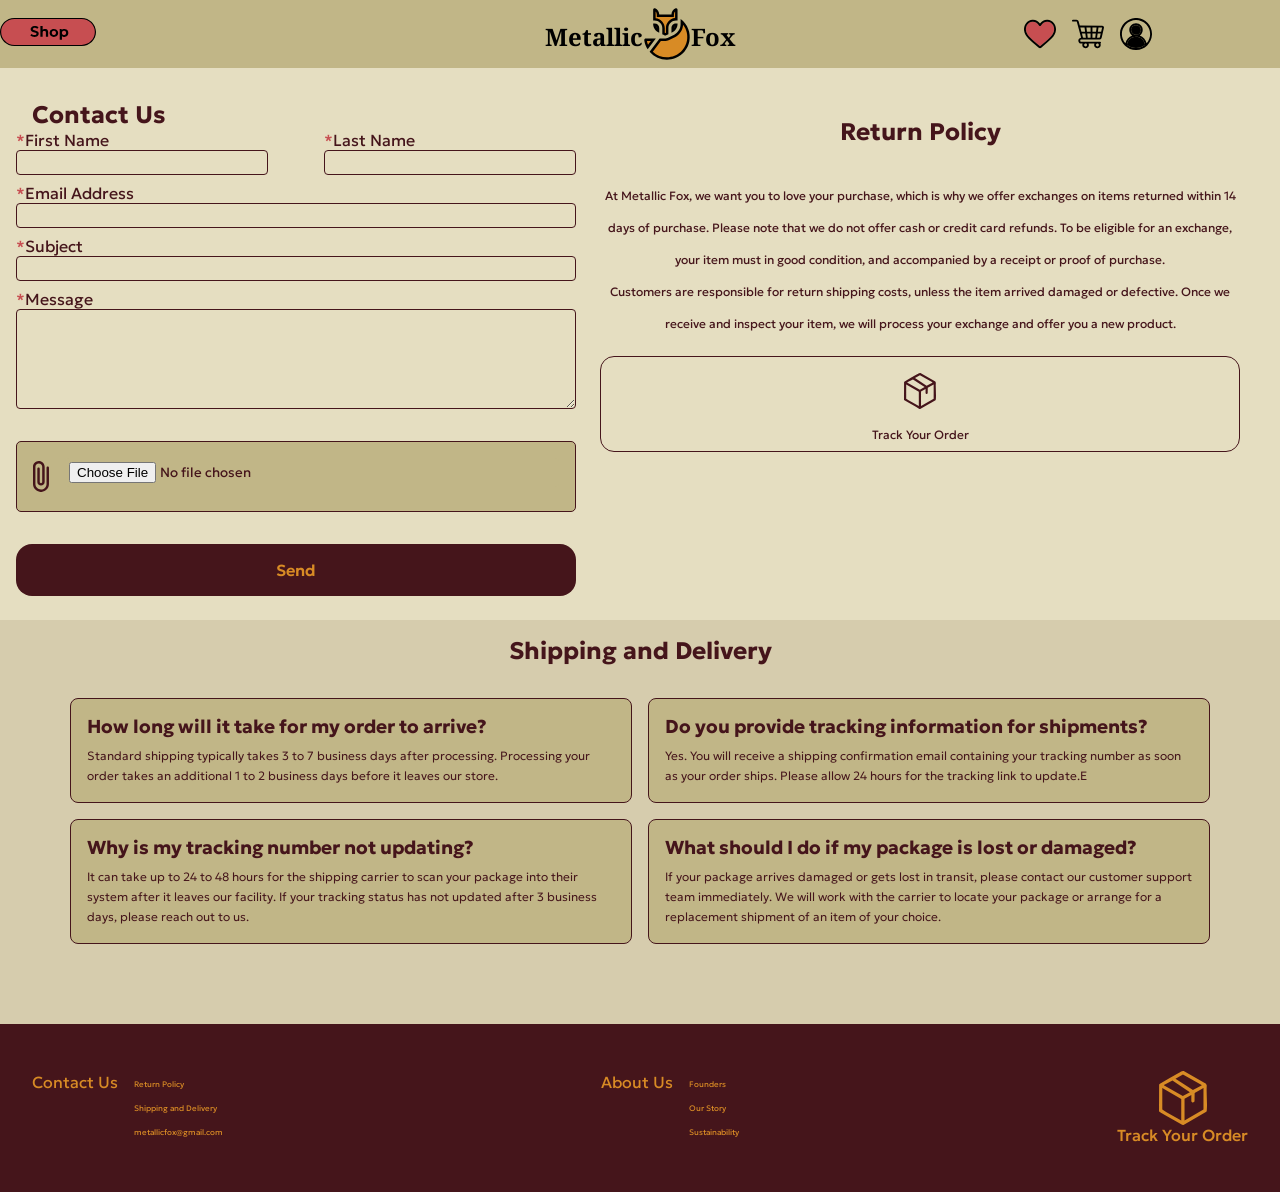
==== contact.html @ c6f3b86c "Complete Client Code" ====
<!DOCTYPE html>
<html lang="en">
<head>
    <meta charset="UTF-8">
    <meta name="viewport" content="width=device-width, initial-scale=1.0">
    <title>Metallic Fox - Contact Us</title>
    <link rel="stylesheet" href="styles.css">
    <link rel="preconnect" href="https://fonts.googleapis.com">
    <link rel="preconnect" href="https://fonts.gstatic.com" crossorigin>
    <link href="https://fonts.googleapis.com/css2?family=Geologica:wght,CRSV@100..900,0&family=Noto+Nastaliq+Urdu:wght@400..700&display=swap" rel="stylesheet">
    <link rel="icon" type="image/png" href="images/favicon-96x96.png" sizes="96x96" />
    <link rel="icon" type="image/svg+xml" href="images/favicon.svg" />
    <link rel="shortcut icon" href="images/favicon.ico" />
    <link rel="apple-touch-icon" sizes="180x180" href="images/apple-touch-icon.png" />
    <meta name="apple-mobile-web-app-title" content="Metallic Fox" />
    <link rel="manifest" href="images/site.webmanifest" />
</head>
<body>
    <header>
        <div class="dropdown">
            <img id="shop" src="images/shop.svg" alt="Shop Button">
            <nav class="nav-links">
                <a href="index.html">Home</a>
                <a href="products.html">All Products</a>
                <a href="contact.html">Contact</a>
                <a href="custom.html">Custom</a>
                <a href="about.html">About</a>
            </nav>
        </div>
        <a id="logo" href="index.html"><span>Metallic</span><img src="images/metallic-fox-logo.svg" alt="Metallic Fox Logo"><span>Fox</span></a>
        <div class="icons">
            <img src="images/heart-icon.svg" alt="Heart Icon for Wishlist">
            <img src="images/cart-icon.svg" alt="Shopping Cart Icon for Checkout">
            <img src="images/profile-icon.svg" alt="Person Icon for Login">    
        </div>
    </header>
    <main id="contact-us">
        <section class="contact" id="contact">
            <h1>Contact Us</h1>
            <form>
                <div class="name">
                    <label for="name"><span>*</span>First Name</label>
                    <input type="text" id="name" name="name" required>    
                </div>
                <div class="name">
                    <label for="lastname"><span>*</span>Last Name</label>
                    <input type="text" id="lastname" name="lastname" required>    
                </div>
                <label for="email"><span>*</span>Email Address</label>
                <input type="email" id="email" name="email" required>
                <label for="subject"><span>*</span>Subject</label>
                <input type="text" id="subject" name="subject" required>
                <label for="message"><span>*</span>Message</label>
                <textarea id="message" name="message" required></textarea>
                <div class="file-upload">
                    <img src="images/paperclip.svg" alt="Attachment Icon for File Upload">
                    <input type="file" id="files" name="files" accept=".jpg,.jpeg,.png,.pdf">
                </div>
                <button type="submit">Send</button>
            </form>
        </section>
        <section class="return" id="return">
            <h2>Return Policy</h2>
            <p>At Metallic Fox, we want you to love your purchase, which is why we offer exchanges on items returned within 14 days of purchase. Please note that we do not offer cash or credit card refunds. To be eligible for an exchange, your item must in good condition, and accompanied by a receipt or proof of purchase.<br> Customers are responsible for return shipping costs, unless the item arrived damaged or defective. Once we receive and inspect your item, we will process your exchange and offer you a new product.</p>
            <div class="tracking" id="tracking">
                <img src="images/red-tracking.svg" alt="Box Icon for Tracking Order">
                <p>Track Your Order</p>
            </div>
        </section>
        <section class="shipping" id="shipping">
            <h2>Shipping and Delivery</h2>
            <div class="question">
                <h3>How long will it take for my order to arrive?</h3>
                <p>Standard shipping typically takes 3 to 7 business days after processing. Processing your order takes an additional 1 to 2 business days before it leaves our store.</p>
            </div>
            <div class="question">
                <h3>Do you provide tracking information for shipments?</h3>
                <p>Yes. You will receive a shipping confirmation email containing your tracking number as soon as your order ships. Please allow 24 hours for the tracking link to update.E</p>
            </div>
            <div class="question">
                <h3>Why is my tracking number not updating?</h3>
                <p>It can take up to 24 to 48 hours for the shipping carrier to scan your package into their system after it leaves our facility. If your tracking status has not updated after 3 business days, please reach out to us.</p>
            </div>
            <div class="question">
                <h3>What should I do if my package is lost or damaged?</h3>
                <p>If your package arrives damaged or gets lost in transit, please contact our customer support team immediately. We will work with the carrier to locate your package or arrange for a replacement shipment of an item of your choice.</p>
            </div>
        </section>
    </main>
    <footer>
        <div class="footer-links">
            <a href="contact.html">Contact Us</a>
            <ul>
                <li><a href="contact.html#return">Return Policy</a></li>
                <li><a href="contact.html#shipping">Shipping and Delivery</a></li>
                <li>metallicfox@gmail.com</li>
            </ul>
        </div>
        <div class="footer-links">
            <a href="about.html">About Us</a>
            <ul>
                <li><a href="about.html#founders">Founders</a></li>
                <li><a href="about.html#story">Our Story</a></li>
                <li><a href="about.html#sustainability">Sustainability</a></li>
            </ul>
        </div>
        <div class="footer-tracking">
            <img src="images/gold-tracking.svg" alt="Box Icon for Tracking Order">
            <a href="contact.html#tracking">Track Your Order</a>
        </div>
    </footer>
</body>
</html>
---- styles.css ----
:root {
    --pink: #c74e51;
    --dark-red: #45151b;
    --gold: #d88b25;
    --yellow: #dbb352;
    --pale-yellow: #e5dec1;
    --light-green: #c1b687;
    --dark-green: #665b00;
}

* {
    margin: 0;
    padding: 0;
}

body {
    background-color: var(--pale-yellow);
    font-family: "Geologica", sans-serif;
    color: var(--dark-red);
    width: 100%;
}

img {
    max-width: 100%;
}
/*Header*/
header {
    display: flex;
    flex-wrap: wrap;
    background-color: var(--light-green);
    justify-content: space-between;
    align-items: center;
    width: 100%;
    box-sizing: border-box;
}

.dropdown {
    width: 30%;
}

#shop {
    width: 6rem;
}

#logo {
    display: flex;
    align-items: center;
    justify-content: center;
    text-decoration: none;
    width: 30%;
}

#logo span {
    text-decoration: none;
    color: black;
    font-family: "Noto Nastaliq Urdu";
    font-size: 1.5rem;
    padding-bottom: 0.5rem;
    font-weight: 800;
}

#logo img {
    width: 3rem;
}

.icons {
    width: 30%;
    display: flex;
    gap: 1rem;
    justify-content: center;
}

.icons img {
    width: 2rem;
}

.dropdown {
    position: relative;
    display: inline-block;
}

.nav-links {
    display: none;
    position: absolute;
    top: 100%;
    left: 0;
    background-color: var(--yellow);
    min-width: 160px;
    z-index: 1;
}

.nav-links a {
    padding: 12px 16px;
    text-decoration: none;
    color: black;
    display: block;
}

.nav-links a:hover {
    background-color: var(--gold);
}

.dropdown:hover .nav-links {
    display: block;
}

/*Home*/
#image {
    background-image: linear-gradient(#333a097e, #333a097e), 
    url(images/gold.jpg);
    width: 100%;
    height: 20rem;
    background-size: cover;
    background-position: center;
}

.home h1 {
    width: 60%;
    text-align: center;
    justify-self: center;
    font-size: 3rem;
    font-weight: 800;
    margin-bottom: 1.5rem;
    margin-top: 4rem;
}

.products {
    display: flex;
    flex-wrap: wrap;
    justify-content: center;
    width: 100%;
    gap: 1.5rem;
    margin-bottom: 4rem;
}

.item {
    width: 18rem;
    height: 24rem;
    background-color: var(--light-green);
    display: flex;
    flex-wrap: wrap;
    border: 2px solid var(--dark-red);
    align-items: flex-start;
    justify-content: space-between;
}

.item > img {
    width: 1.5rem;
    padding-right: 1rem;
}

.item > img:hover {
    cursor: pointer;
}

.image-container {
    width: 100%;
    height: 60%;
    overflow: hidden;
}

.image-container img {
    width: 100%;
    height: 100%;
    object-fit: cover;
}


.price {
    width: 100%;
}

.price, .product {
    padding-left: 1rem;
}

.image {
    background-image: url(images/bangles.jpg);
    width: 100%;
    height: 24rem;
    background-size: cover;
    background-position: center;
}

/*About Us*/
#about-us {
    width: 100%;
    height: 16rem;
    background-image: linear-gradient(#4b09099f, #4b09099f), 
    url(images/about-background.svg);
    background-position: center;
    background-size: cover;
    display: flex;
    flex-direction: column;
    justify-content: center;
    align-items: center;
    color: var(--gold);
    padding-bottom: 3rem;
    box-sizing: border-box;
}
#about-us h1 {
    font-size: 3rem;
}

#about-us p {
    text-align: center;
    font-weight: 200;
}

.about {
    display: grid;
    grid-template-columns: 1fr 1fr;
    grid-template-rows: 1fr 1fr;
    width: 80%;
    aspect-ratio: 1 / 1;
    justify-self: center;
    margin: 3rem 0;
}

.about:nth-child(1) {
    grid-row: 1;
    grid-column: 1;
}

.about:nth-child(2) {
    grid-row: 1;
    grid-column: 2;
}

.about:nth-child(3) {
    grid-row: 2;
    grid-column: 1;
}

.about:nth-child(4) {
    grid-row: 2;
    grid-column: 2;
}

.collage {
    background-color: var(--dark-red);
    padding: 0.5rem;
    width: 100%;
    height: 100%;
    overflow: hidden;
    box-sizing: border-box;
}

.collage img {
    height: 100%;
    width: 100%;
    object-fit: cover;
}


.text {
    background-color: var(--light-green);
    display: flex;
    padding: 1rem;
    flex-direction: column;
    justify-content: center;
    align-content: center;
    text-align: center;
}

.text h2 {
    font-size: 1.5rem;
    font-weight: 300;
}


.text p {
    font-weight: 200;
    line-height: 2rem;

}

.sustainability {
    display: flex;
    flex-direction: column;
    background-image: url(images/lines-background.svg);
    background-size: cover;
    background-repeat: no-repeat;
    width: 100%;
    justify-content: center;
    align-items: center;
    padding: 8rem;
    box-sizing: border-box;
    line-height: 3rem;
}

.sustainability p {
    text-align: center;
}

/*Custom*/
.custom h1 {
    margin-left: 3rem;
}
.custom form {
    width: 90%;
    justify-self: center;
}

option {
    background-color: #c1b687;
    padding: 1rem;
    font-family: "Geologica", sans-serif;
}

.custom label {
    margin-top: 0.5rem;
}

select {
    background-color: #c1b687;
    padding: 0.5rem;
    border: 1px solid var(--dark-red);
    border-radius: 4px;
}

button {
    background-color: var(--dark-red);
    color: var(--gold);
    padding: 1rem;
    font-family: "Geologica", sans-serif;
    font-size: 1rem;
    font-weight: 600;
    border: none;
    border-radius: 16px;
}

button:hover {
    color: var(--yellow);
    background-color: #240508;
}

.waitlist {
    display: flex;
    padding: 1.5rem;
    margin-top: 3rem;
    align-items: center;
}
.waitlist-form {
    width: 65%;
    text-align: center;
    display: flex;
    flex-direction: column;
    align-items: center;
}

.waitlist-form input {
    background-color: var(--light-green);
    border-radius: 2px;
    padding: 0.5rem;
    margin-top: 2rem;
}

.waitlist-form p {
    line-height: 3rem;
    padding: 1rem;
}

.waitlist-images {
    display: flex;
    flex-direction: column;
    width: 35%;
    gap: 1.5rem;
}

.waitlist-images div {
    width: 100%;
    background-color: #746869;
    aspect-ratio: 1 / 1;
    display: flex;
    align-items: center;
    justify-content: center;
    color: var(--yellow);
    border: 2px solid var(--dark-red);
    font-size: 2rem;
    font-weight: 600;
}

#bag {
    background-image: linear-gradient(#4d0e0e70, #4d0e0e70), 
    url(images/custom-bag.jpg);;
}

#jewelry {
    background-image: linear-gradient(#4d0e0e70, #4d0e0e70), 
    url(images/custom-jewelry.jpg);;
}

#hat {
    background-image: linear-gradient(#4d0e0e70, #4d0e0e70), 
    url(images/custom-hat.jpg);
}

#bag, #jewelry, #hat {
    background-size: cover;
}

.shipping {
    background-color: #d6ccad;
    display: flex;
    flex-wrap: wrap;
    width: 100%;
    gap: 1rem;
    justify-content: center;
    padding: 1rem;
    padding-bottom: 5rem;
}

.shipping h2 {
    width: 100%;
    text-align: center;
    padding-bottom: 1rem;
}

.question {
    width: 45%;
    background-color: #c1b687;
    padding: 1rem;
    border: 1px solid var(--dark-red);
    box-sizing: border-box;
    border-radius: 8px;
}

.question p {
    font-size: 0.75rem;
    font-weight: 300;
    line-height: 1.25rem;
    margin-top: .5rem;
}

/*Contact*/
.contact {
    width: 45%;
}
h1 {
    margin: 2rem 0 0 2rem;
}
form {
    display: flex;
    flex-wrap: wrap;
    justify-content: space-between;
    margin-left: 1rem;
}
.name {
    display: flex;
    flex-direction: column;
    width: 45%;
}

form :not(.name) {
    width: 100%;
}

form span {
    color: var(--pink);
}

input{
    background-color: var(--pale-yellow);
    border: 1px solid var(--dark-red);
    border-radius: 4px;
    padding: 0.25rem;
    box-sizing: border-box;
    margin-bottom: 0.5rem;
}

textarea {
    background-color: var(--pale-yellow);
    border: 1px solid var(--dark-red);
    border-radius: 4px;
    width: 100%;
    height: 6rem;
    font-family: "Noto Nastaliq Urdu", serif;
    padding: 1px;
}

.file-upload {
    display: flex;
    background-color: var(--light-green);
    margin: 2rem 0;
    padding: 1rem;
    align-items: center;
    justify-content: center;
    gap: 1rem;
    border: 1px solid var(--dark-red);
    border-radius: 5px;
}

.file-upload img {
    width: 1rem;
}

#files {
    background-color: var(--light-green);
    border: none;
    font-family: "Geologica", sans-serif;
}

#contact-us {
    display: flex;
    flex-wrap: wrap;
    gap: 1.5rem;
}

.return {
    width: 50%;
    padding-top: 3rem;
    text-align: center;
    line-height: 2rem;
}

.return h2 {
    margin-bottom: 2rem;
}

.return p {
    font-size: .75rem;
}

.tracking {
    margin-top: 1rem;
    border: 1px solid var(--dark-red);
    border-radius: 14px;
}

.tracking img {
    width: 2rem;
    margin-top: 1rem;

}

/*Products*/
#products {
    font-size: 3rem;
    width: 80%;
    text-align: center;
    align-self: center;
    margin: 2rem 0;
}

/*Footer*/
footer {
    background-color: var(--dark-red);
    color: var(--gold);
    display: flex;
    justify-content: space-between;
    padding: 2rem;
}

footer a {
    text-decoration: none;
    color: var(--gold);
}

.footer-links {
    display: flex;
}

.footer-links > a {
    font-size: 1rem;
    padding-top: 1rem;
}

.footer-links ul {
    list-style: none;
    font-size: 0.5rem;
    margin: 1rem;
}

.footer-links li {
    line-height: 1.5rem;
}

.footer-tracking {
    display: flex;
    flex-direction: column;
    justify-content: center;
    align-items: center;
    font-size: 1rem;
    font-weight: 500;
}

.footer-tracking img {
    width: 3rem;
}

@media (min-width: 800px) {
    .waitlist {
    flex-direction: column;
}


.waitlist-images {
    flex-direction: row;
    width: 80%;
    margin-top: 3rem;
}

.sustainability {
    padding: 12rem;
}

}
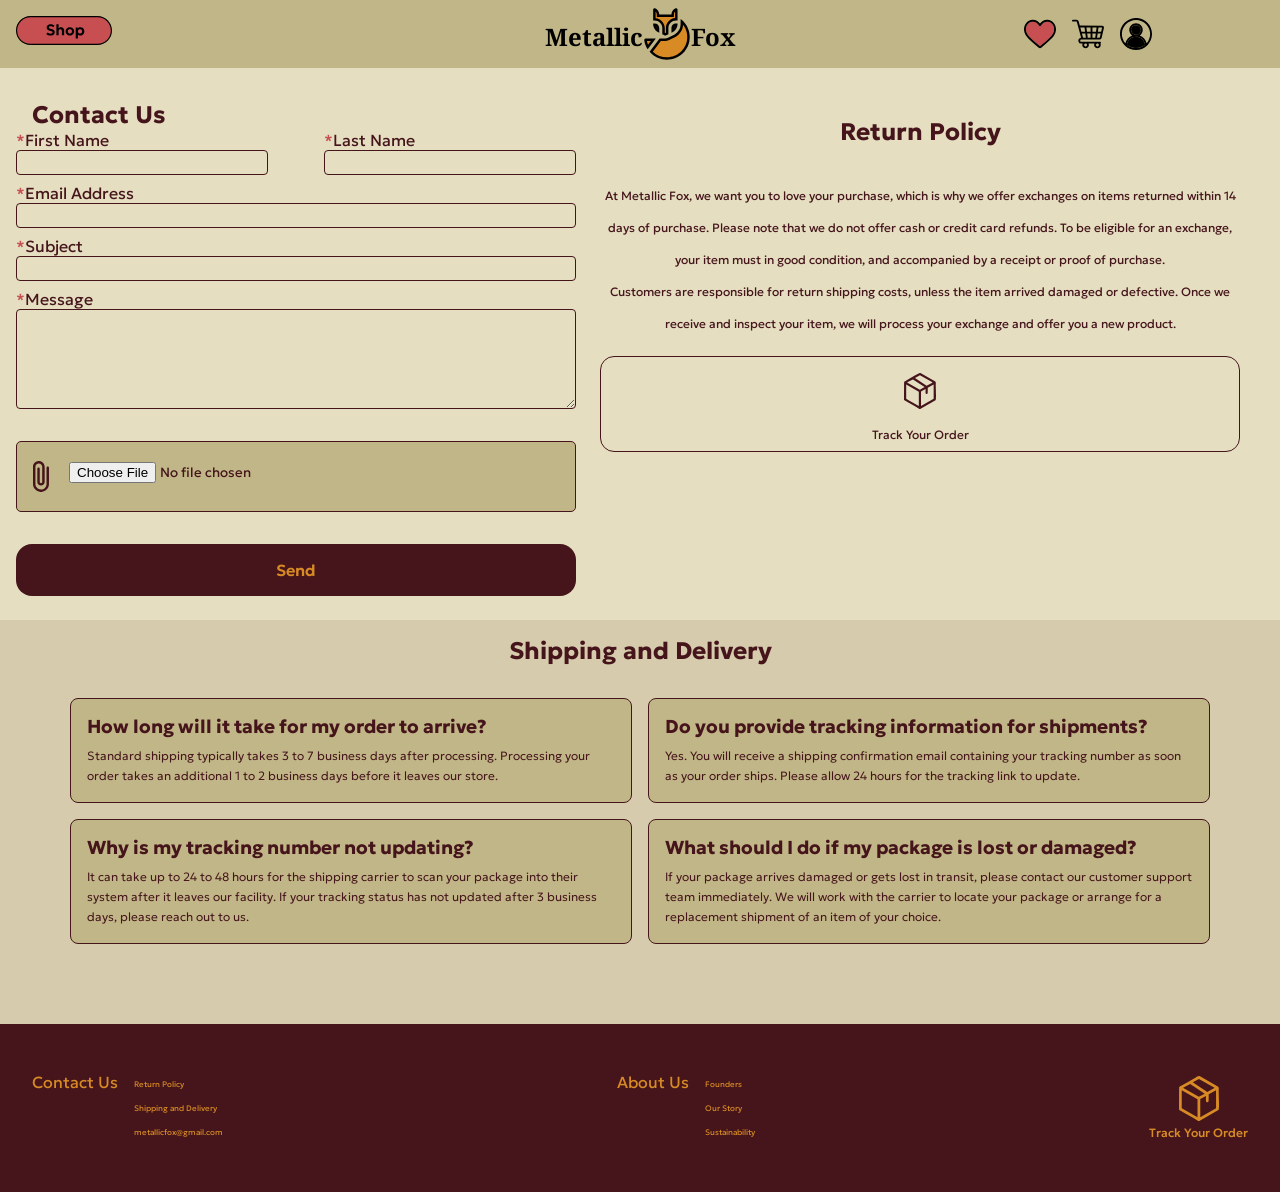
==== commit 56525f90: "Minor changes" ====
--- a/contact.html
+++ b/contact.html
@@ -75,7 +75,7 @@
             </div>
             <div class="question">
                 <h3>Do you provide tracking information for shipments?</h3>
-                <p>Yes. You will receive a shipping confirmation email containing your tracking number as soon as your order ships. Please allow 24 hours for the tracking link to update.E</p>
+                <p>Yes. You will receive a shipping confirmation email containing your tracking number as soon as your order ships. Please allow 24 hours for the tracking link to update.</p>
             </div>
             <div class="question">
                 <h3>Why is my tracking number not updating?</h3>
--- a/styles.css
+++ b/styles.css
@@ -29,9 +29,9 @@
     flex-wrap: wrap;
     background-color: var(--light-green);
     justify-content: space-between;
-    align-items: center;
     width: 100%;
     box-sizing: border-box;
+    position: relative;
 }
 
 .dropdown {
@@ -40,6 +40,9 @@
 
 #shop {
     width: 6rem;
+    align-self: center;
+    padding-top: 1rem;
+    margin-left: 1rem;
 }
 
 #logo {
@@ -75,7 +78,6 @@
 }
 
 .dropdown {
-    position: relative;
     display: inline-block;
 }
 
@@ -85,7 +87,7 @@
     top: 100%;
     left: 0;
     background-color: var(--yellow);
-    min-width: 160px;
+    width: 160px;
     z-index: 1;
 }
 
@@ -142,6 +144,10 @@
     border: 2px solid var(--dark-red);
     align-items: flex-start;
     justify-content: space-between;
+}
+
+.item:hover {
+    background-color: #e3d9ac;
 }
 
 .item > img {
@@ -449,6 +455,7 @@
 .name {
     display: flex;
     flex-direction: column;
+    justify-content: flex-end;
     width: 45%;
 }
 
@@ -528,6 +535,10 @@
     border-radius: 14px;
 }
 
+.tracking:active {
+    background-color: var(--light-green);
+}
+
 .tracking img {
     width: 2rem;
     margin-top: 1rem;
@@ -581,12 +592,14 @@
     flex-direction: column;
     justify-content: center;
     align-items: center;
-    font-size: 1rem;
+    font-size: 0.75rem;
     font-weight: 500;
+    text-align: center;
+    gap: 0.25rem
 }
 
 .footer-tracking img {
-    width: 3rem;
+    width: 2.5rem;
 }
 
 @media (min-width: 800px) {
